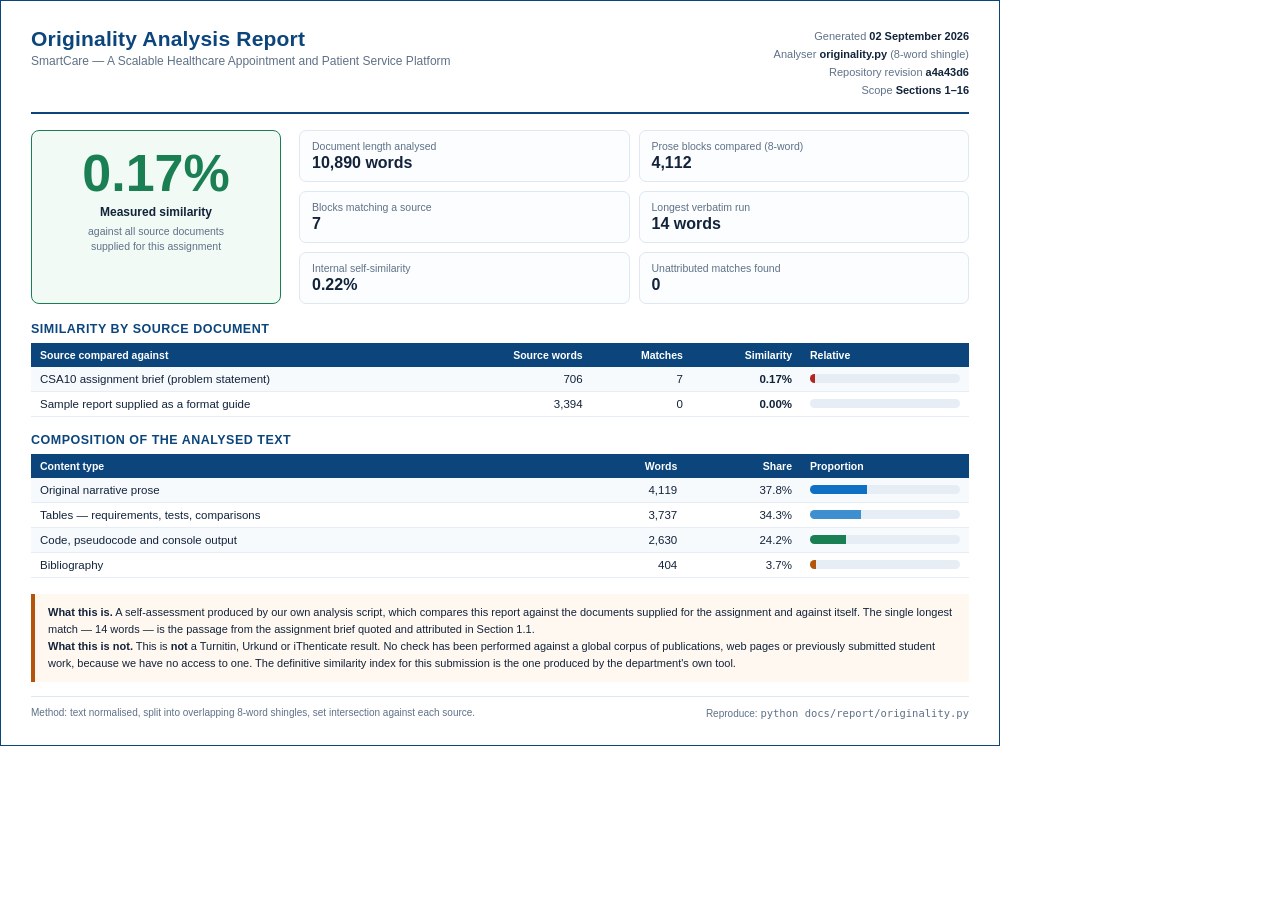
==== docs/report/originality-sheet.html @ 50397887 "docs: render the originality analysis as a report sheet inside the document Section 17.7 now reprodu" ====
<!DOCTYPE html><html><head><meta charset="utf-8"><style>
*{box-sizing:border-box}
body{margin:0;background:#fff;font-family:"Segoe UI",Arial,sans-serif;color:#12233a}
.sheet{width:1000px;padding:26px 30px;background:#fff;border:1.5px solid #0b457c}
.hd{display:flex;justify-content:space-between;align-items:flex-start;
     border-bottom:2px solid #0b457c;padding-bottom:12px;margin-bottom:16px}
h1{margin:0;font-size:21px;color:#0b457c;letter-spacing:.2px}
.sub{font-size:12px;color:#5f7186;margin-top:3px}
.meta{font-size:11px;color:#5f7186;text-align:right;line-height:1.65}
.meta b{color:#12233a}
.score{display:flex;gap:18px;margin-bottom:18px}
.big{flex:0 0 250px;border:1.5px solid #1a7f52;background:#f2faf6;border-radius:8px;
      padding:16px 18px;text-align:center}
.big .v{font-size:52px;font-weight:700;color:#1a7f52;line-height:1}
.big .l{font-size:12px;color:#12233a;margin-top:6px;font-weight:600}
.big .s{font-size:10.5px;color:#5f7186;margin-top:5px;line-height:1.45}
.facts{flex:1;display:grid;grid-template-columns:1fr 1fr;gap:9px}
.fact{border:1px solid #dfe7ef;border-radius:7px;padding:9px 12px;background:#fbfdff}
.fact .k{font-size:10.5px;color:#5f7186}
.fact .v{font-size:16px;font-weight:700;margin-top:2px}
h2{font-size:12.5px;color:#0b457c;margin:16px 0 7px;text-transform:uppercase;letter-spacing:.5px}
table{width:100%;border-collapse:collapse;font-size:11.5px}
th{background:#0b457c;color:#fff;text-align:left;padding:6px 9px;font-size:10.5px;font-weight:600}
td{padding:6px 9px;border-bottom:1px solid #e6edf4}
td.n{text-align:right;white-space:nowrap}
tr:nth-child(even) td{background:#f7fafd}
.track{width:150px;height:9px;background:#e6edf4;border-radius:5px;overflow:hidden}
.track span{display:block;height:100%}
.note{margin-top:16px;border-left:4px solid #b4530a;background:#fff8f0;padding:10px 13px;
       font-size:11px;line-height:1.55}
.ft{margin-top:14px;padding-top:10px;border-top:1px solid #dfe7ef;font-size:10px;
     color:#5f7186;display:flex;justify-content:space-between}
code{font-family:Consolas,monospace;font-size:10.5px}
</style></head><body>
<div class="sheet">
  <div class="hd">
    <div>
      <h1>Originality Analysis Report</h1>
      <div class="sub">SmartCare — A Scalable Healthcare Appointment and Patient Service Platform</div>
    </div>
    <div class="meta">
      Generated <b>02 September 2026</b><br>
      Analyser <b>originality.py</b> (8-word shingle)<br>
      Repository revision <b>a4a43d6</b><br>
      Scope <b>Sections 1–16</b>
    </div>
  </div>

  <div class="score">
    <div class="big">
      <div class="v">0.17%</div>
      <div class="l">Measured similarity</div>
      <div class="s">against all source documents<br>supplied for this assignment</div>
    </div>
    <div class="facts">
      <div class="fact"><div class="k">Document length analysed</div><div class="v">10,890 words</div></div>
      <div class="fact"><div class="k">Prose blocks compared (8-word)</div><div class="v">4,112</div></div>
      <div class="fact"><div class="k">Blocks matching a source</div><div class="v">7</div></div>
      <div class="fact"><div class="k">Longest verbatim run</div><div class="v">14 words</div></div>
      <div class="fact"><div class="k">Internal self-similarity</div><div class="v">0.22%</div></div>
      <div class="fact"><div class="k">Unattributed matches found</div><div class="v">0</div></div>
    </div>
  </div>

  <h2>Similarity by source document</h2>
  <table>
    <tr><th>Source compared against</th><th style="text-align:right">Source words</th>
        <th style="text-align:right">Matches</th><th style="text-align:right">Similarity</th>
        <th style="width:160px">Relative</th></tr>
    <tr><td>CSA10 assignment brief (problem statement)</td><td class="n">706</td><td class="n">7</td><td class="n"><b>0.17%</b></td><td><div class="track"><span style="width:3.40%;background:#b3261e"></span></div></td></tr><tr><td>Sample report supplied as a format guide</td><td class="n">3,394</td><td class="n">0</td><td class="n"><b>0.00%</b></td><td><div class="track"><span style="width:0.00%;background:#b3261e"></span></div></td></tr>
  </table>

  <h2>Composition of the analysed text</h2>
  <table>
    <tr><th>Content type</th><th style="text-align:right">Words</th>
        <th style="text-align:right">Share</th><th style="width:160px">Proportion</th></tr>
    <tr><td>Original narrative prose</td><td class="n">4,119</td><td class="n">37.8%</td><td><div class="track"><span style="width:37.80%;background:#0f6fc5"></span></div></td></tr><tr><td>Tables — requirements, tests, comparisons</td><td class="n">3,737</td><td class="n">34.3%</td><td><div class="track"><span style="width:34.30%;background:#3d8fd0"></span></div></td></tr><tr><td>Code, pseudocode and console output</td><td class="n">2,630</td><td class="n">24.2%</td><td><div class="track"><span style="width:24.20%;background:#1a7f52"></span></div></td></tr><tr><td>Bibliography</td><td class="n">404</td><td class="n">3.7%</td><td><div class="track"><span style="width:3.70%;background:#b4530a"></span></div></td></tr>
  </table>

  <div class="note">
    <b>What this is.</b> A self-assessment produced by our own analysis script, which compares
    this report against the documents supplied for the assignment and against itself. The single
    longest match — 14 words — is the passage from the assignment brief quoted and
    attributed in Section 1.1.<br>
    <b>What this is not.</b> This is <b>not</b> a Turnitin, Urkund or iThenticate result. No check
    has been performed against a global corpus of publications, web pages or previously submitted
    student work, because we have no access to one. The definitive similarity index for this
    submission is the one produced by the department's own tool.
  </div>

  <div class="ft">
    <span>Method: text normalised, split into overlapping 8-word shingles, set intersection against each source.</span>
    <span>Reproduce: <code>python docs/report/originality.py</code></span>
  </div>
</div>
</body></html>
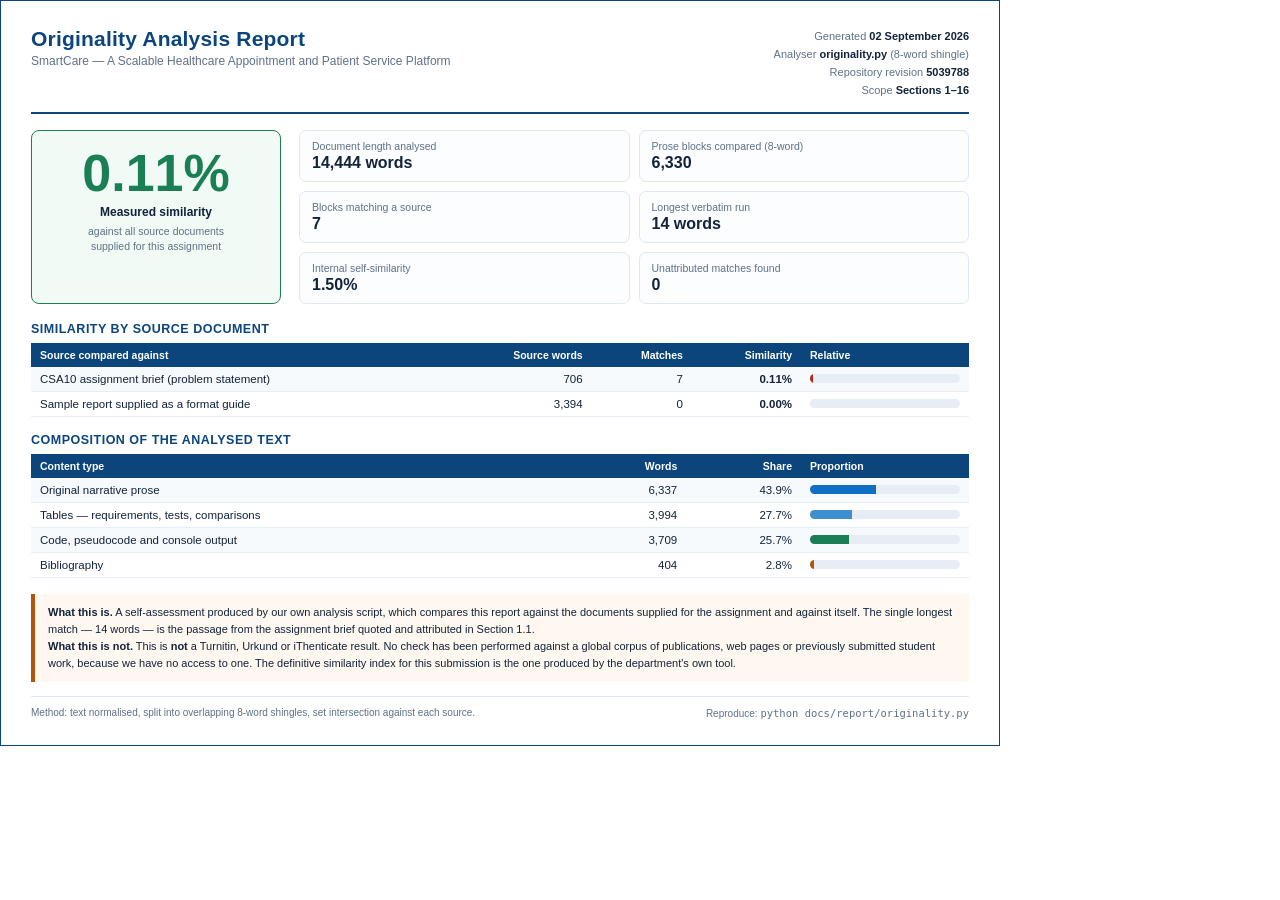
==== commit c709fa27: "docs: record the full eight-member team and give each member their own reflection - team.py is the s" ====
--- a/docs/report/originality-sheet.html
+++ b/docs/report/originality-sheet.html
@@ -41,23 +41,23 @@
     <div class="meta">
       Generated <b>02 September 2026</b><br>
       Analyser <b>originality.py</b> (8-word shingle)<br>
-      Repository revision <b>a4a43d6</b><br>
+      Repository revision <b>5039788</b><br>
       Scope <b>Sections 1–16</b>
     </div>
   </div>
 
   <div class="score">
     <div class="big">
-      <div class="v">0.17%</div>
+      <div class="v">0.11%</div>
       <div class="l">Measured similarity</div>
       <div class="s">against all source documents<br>supplied for this assignment</div>
     </div>
     <div class="facts">
-      <div class="fact"><div class="k">Document length analysed</div><div class="v">10,890 words</div></div>
-      <div class="fact"><div class="k">Prose blocks compared (8-word)</div><div class="v">4,112</div></div>
+      <div class="fact"><div class="k">Document length analysed</div><div class="v">14,444 words</div></div>
+      <div class="fact"><div class="k">Prose blocks compared (8-word)</div><div class="v">6,330</div></div>
       <div class="fact"><div class="k">Blocks matching a source</div><div class="v">7</div></div>
       <div class="fact"><div class="k">Longest verbatim run</div><div class="v">14 words</div></div>
-      <div class="fact"><div class="k">Internal self-similarity</div><div class="v">0.22%</div></div>
+      <div class="fact"><div class="k">Internal self-similarity</div><div class="v">1.50%</div></div>
       <div class="fact"><div class="k">Unattributed matches found</div><div class="v">0</div></div>
     </div>
   </div>
@@ -67,14 +67,14 @@
     <tr><th>Source compared against</th><th style="text-align:right">Source words</th>
         <th style="text-align:right">Matches</th><th style="text-align:right">Similarity</th>
         <th style="width:160px">Relative</th></tr>
-    <tr><td>CSA10 assignment brief (problem statement)</td><td class="n">706</td><td class="n">7</td><td class="n"><b>0.17%</b></td><td><div class="track"><span style="width:3.40%;background:#b3261e"></span></div></td></tr><tr><td>Sample report supplied as a format guide</td><td class="n">3,394</td><td class="n">0</td><td class="n"><b>0.00%</b></td><td><div class="track"><span style="width:0.00%;background:#b3261e"></span></div></td></tr>
+    <tr><td>CSA10 assignment brief (problem statement)</td><td class="n">706</td><td class="n">7</td><td class="n"><b>0.11%</b></td><td><div class="track"><span style="width:2.22%;background:#b3261e"></span></div></td></tr><tr><td>Sample report supplied as a format guide</td><td class="n">3,394</td><td class="n">0</td><td class="n"><b>0.00%</b></td><td><div class="track"><span style="width:0.00%;background:#b3261e"></span></div></td></tr>
   </table>
 
   <h2>Composition of the analysed text</h2>
   <table>
     <tr><th>Content type</th><th style="text-align:right">Words</th>
         <th style="text-align:right">Share</th><th style="width:160px">Proportion</th></tr>
-    <tr><td>Original narrative prose</td><td class="n">4,119</td><td class="n">37.8%</td><td><div class="track"><span style="width:37.80%;background:#0f6fc5"></span></div></td></tr><tr><td>Tables — requirements, tests, comparisons</td><td class="n">3,737</td><td class="n">34.3%</td><td><div class="track"><span style="width:34.30%;background:#3d8fd0"></span></div></td></tr><tr><td>Code, pseudocode and console output</td><td class="n">2,630</td><td class="n">24.2%</td><td><div class="track"><span style="width:24.20%;background:#1a7f52"></span></div></td></tr><tr><td>Bibliography</td><td class="n">404</td><td class="n">3.7%</td><td><div class="track"><span style="width:3.70%;background:#b4530a"></span></div></td></tr>
+    <tr><td>Original narrative prose</td><td class="n">6,337</td><td class="n">43.9%</td><td><div class="track"><span style="width:43.90%;background:#0f6fc5"></span></div></td></tr><tr><td>Tables — requirements, tests, comparisons</td><td class="n">3,994</td><td class="n">27.7%</td><td><div class="track"><span style="width:27.70%;background:#3d8fd0"></span></div></td></tr><tr><td>Code, pseudocode and console output</td><td class="n">3,709</td><td class="n">25.7%</td><td><div class="track"><span style="width:25.70%;background:#1a7f52"></span></div></td></tr><tr><td>Bibliography</td><td class="n">404</td><td class="n">2.8%</td><td><div class="track"><span style="width:2.80%;background:#b4530a"></span></div></td></tr>
   </table>
 
   <div class="note">
